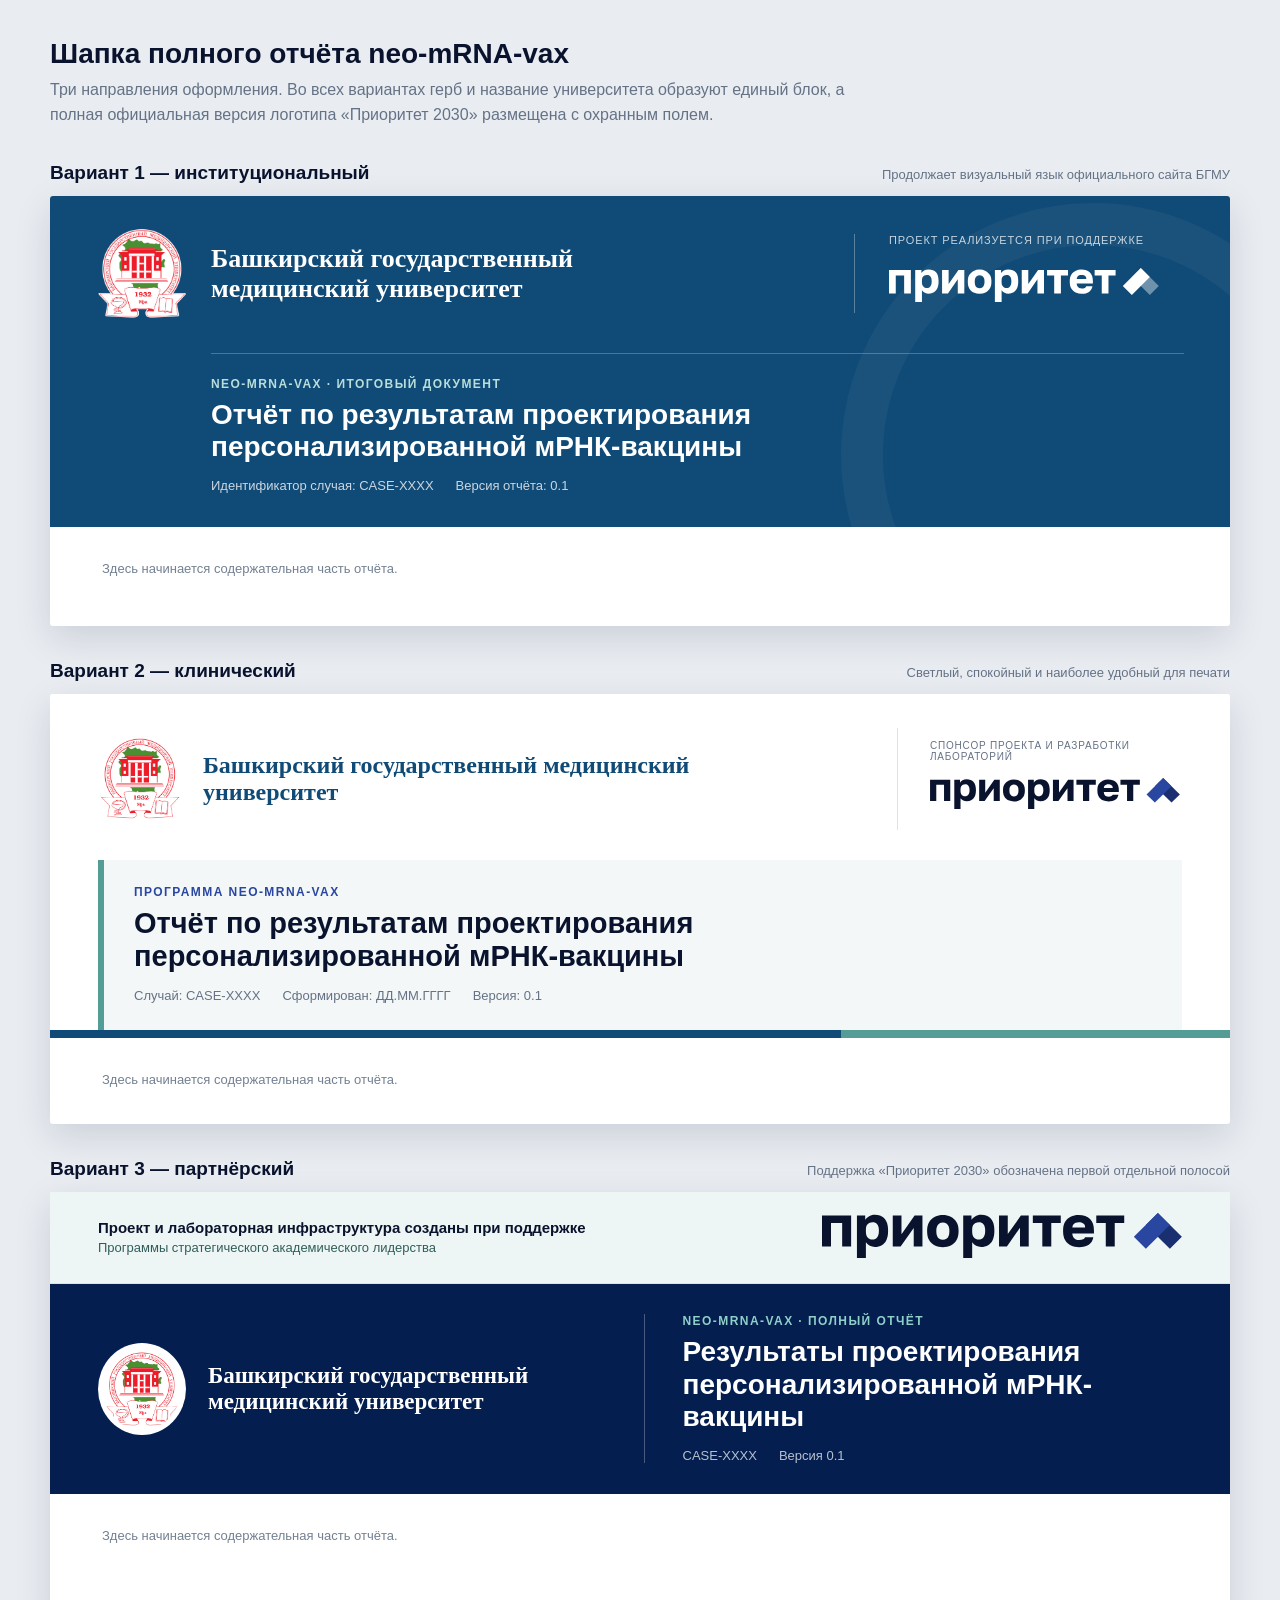
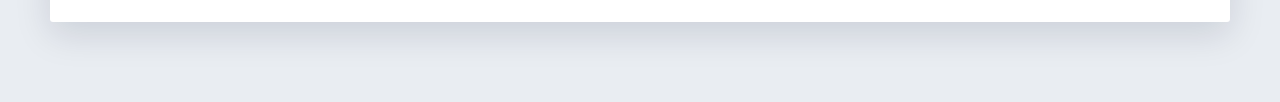
==== design/report/header-variants/index.html @ 30425710 "Add three branded report header concepts" ====
<!doctype html>
<html lang="ru">
<head>
  <meta charset="utf-8">
  <meta name="viewport" content="width=device-width, initial-scale=1">
  <title>Варианты шапки отчёта neo-mRNA-vax</title>
  <style>
    :root {
      --priority-ink: #0a132d;
      --priority-blue: #2947a0;
      --priority-blue-secondary: #192f70;
      --priority-navy: #031e4f;
      --priority-green: #539d96;
      --bgmu-blue: #104a76;
      --paper: #ffffff;
      --canvas: #e9edf2;
      --muted: #657285;
      --line: #dce3ea;
    }

    * { box-sizing: border-box; }

    body {
      margin: 0;
      background: var(--canvas);
      color: var(--priority-ink);
      font-family: Arial, Helvetica, sans-serif;
    }

    .comparison {
      width: min(1180px, calc(100% - 40px));
      margin: 38px auto 80px;
    }

    .comparison-intro { margin-bottom: 30px; }
    .comparison-intro h1 { margin: 0 0 8px; font-size: 28px; }
    .comparison-intro p { max-width: 820px; margin: 0; color: var(--muted); line-height: 1.55; }

    .variant-label {
      display: flex;
      align-items: baseline;
      justify-content: space-between;
      gap: 20px;
      margin: 34px 0 12px;
    }

    .variant-label h2 { margin: 0; font-size: 19px; }
    .variant-label p { margin: 0; color: var(--muted); font-size: 13px; }

    .report-sheet {
      min-height: 430px;
      overflow: hidden;
      background: var(--paper);
      border-radius: 3px;
      box-shadow: 0 12px 36px rgba(10, 19, 45, 0.13);
    }

    .report-context {
      padding: 34px 52px;
      color: #738092;
      font-size: 13px;
    }

    .university-lockup {
      display: flex;
      align-items: center;
      min-width: 0;
    }

    .university-logo {
      display: block;
      flex: 0 0 auto;
      object-fit: contain;
    }

    .university-name {
      margin: 0;
      font-family: Georgia, "Times New Roman", serif;
      font-weight: 700;
      line-height: 1.12;
    }

    .priority-logo {
      display: block;
      object-fit: contain;
    }

    .eyebrow {
      margin: 0 0 8px;
      font-size: 12px;
      font-weight: 700;
      letter-spacing: 0.12em;
      text-transform: uppercase;
    }

    .report-title { margin: 0; line-height: 1.16; }

    .report-meta {
      display: flex;
      flex-wrap: wrap;
      gap: 8px 22px;
      margin-top: 14px;
      font-size: 13px;
    }

    /* Вариант 1: единая институциональная синяя панель. */
    .header-one {
      position: relative;
      min-height: 292px;
      padding: 30px 46px 34px;
      overflow: hidden;
      background: var(--bgmu-blue);
      color: #fff;
    }

    .header-one::after {
      position: absolute;
      right: -115px;
      bottom: -180px;
      width: 420px;
      height: 420px;
      border: 42px solid rgba(255, 255, 255, 0.045);
      border-radius: 50%;
      content: "";
    }

    .header-one .topline {
      position: relative;
      z-index: 1;
      display: grid;
      grid-template-columns: minmax(0, 1fr) 330px;
      align-items: center;
      gap: 52px;
    }

    .header-one .university-logo { width: 92px; height: 96px; margin-right: 23px; }
    .header-one .university-name { max-width: 520px; font-size: 26px; }
    .header-one .sponsor { padding-left: 34px; border-left: 1px solid rgba(255,255,255,.3); }
    .header-one .sponsor-label { margin: 0 0 13px; color: rgba(255,255,255,.76); font-size: 11px; letter-spacing: .08em; text-transform: uppercase; }
    .header-one .priority-logo { width: 270px; height: 54px; }
    .header-one .title-block { position: relative; z-index: 1; margin: 31px 0 0 115px; padding-top: 23px; border-top: 1px solid rgba(255,255,255,.24); }
    .header-one .eyebrow { color: #b9deda; }
    .header-one .report-title { max-width: 800px; font-size: 28px; font-weight: 600; }
    .header-one .report-meta { color: rgba(255,255,255,.78); }

    /* Вариант 2: светлый клинический документ. */
    .header-two { padding: 34px 48px 0; background: #fff; }
    .header-two .identity-row { display: grid; grid-template-columns: minmax(0, 1fr) 285px; align-items: center; gap: 48px; }
    .header-two .university-logo { width: 84px; height: 88px; margin-right: 21px; }
    .header-two .university-name { max-width: 500px; color: var(--bgmu-blue); font-size: 24px; }
    .header-two .sponsor { justify-self: end; padding: 12px 0 12px 32px; border-left: 1px solid var(--line); }
    .header-two .sponsor-label { margin: 0 0 10px; color: var(--muted); font-size: 10px; letter-spacing: .08em; text-transform: uppercase; }
    .header-two .priority-logo { width: 250px; height: 46px; }
    .header-two .title-panel { margin-top: 30px; padding: 25px 30px 27px; border-left: 6px solid var(--priority-green); background: #f3f7f8; }
    .header-two .eyebrow { color: var(--priority-blue); }
    .header-two .report-title { max-width: 850px; font-size: 29px; }
    .header-two .report-meta { color: var(--muted); }
    .header-two .rule { height: 8px; margin: 0 -48px; background: linear-gradient(90deg, var(--bgmu-blue) 0 67%, var(--priority-green) 67% 100%); }

    /* Вариант 3: спонсорская полоса имеет отдельный верхний приоритет. */
    .header-three .sponsor-band {
      display: grid;
      grid-template-columns: minmax(0, 1fr) 420px;
      align-items: center;
      min-height: 92px;
      padding: 18px 48px;
      border-bottom: 1px solid #d9e5e4;
      background: #eef6f5;
    }

    .header-three .sponsor-copy { color: #315e5a; font-size: 13px; line-height: 1.45; }
    .header-three .sponsor-copy strong { display: block; color: var(--priority-ink); font-size: 15px; }
    .header-three .priority-logo { justify-self: end; width: 360px; height: 55px; }
    .header-three .institution-band { display: grid; grid-template-columns: minmax(0, 1fr) 1.1fr; align-items: center; gap: 56px; min-height: 210px; padding: 30px 48px; background: var(--priority-navy); color: #fff; }
    .header-three .university-logo { width: 88px; height: 92px; margin-right: 22px; padding: 5px; border-radius: 50%; background: #fff; }
    .header-three .university-name { max-width: 455px; font-size: 23px; }
    .header-three .title-block { padding-left: 38px; border-left: 1px solid rgba(255,255,255,.28); }
    .header-three .eyebrow { color: #8fd0c9; }
    .header-three .report-title { font-size: 28px; font-weight: 600; }
    .header-three .report-meta { color: rgba(255,255,255,.72); }

    @media (max-width: 820px) {
      .comparison { width: min(100% - 20px, 680px); margin-top: 20px; }
      .header-one .topline,
      .header-two .identity-row,
      .header-three .sponsor-band,
      .header-three .institution-band { grid-template-columns: 1fr; gap: 25px; }
      .header-one .sponsor,
      .header-two .sponsor,
      .header-three .title-block { justify-self: stretch; padding-left: 0; border-left: 0; }
      .header-one .title-block { margin-left: 0; }
      .header-three .priority-logo { justify-self: start; width: min(100%, 360px); }
      .report-context { padding: 28px; }
    }

    @media print {
      body { background: #fff; }
      .comparison { width: 100%; margin: 0; }
      .comparison-intro { display: none; }
      .variant-label { margin: 12mm 10mm 5mm; }
      .report-sheet { min-height: 0; border: 1px solid var(--line); box-shadow: none; break-after: page; }
      .report-context { min-height: 70mm; }
    }
  </style>
</head>
<body>
  <main class="comparison">
    <section class="comparison-intro">
      <h1>Шапка полного отчёта neo-mRNA-vax</h1>
      <p>Три направления оформления. Во всех вариантах герб и название университета образуют единый блок, а полная официальная версия логотипа «Приоритет 2030» размещена с охранным полем.</p>
    </section>

    <div class="variant-label">
      <h2>Вариант 1 — институциональный</h2>
      <p>Продолжает визуальный язык официального сайта БГМУ</p>
    </div>
    <article class="report-sheet">
      <header class="header-one">
        <div class="topline">
          <div class="university-lockup">
            <img class="university-logo" src="../../../assets/report/branding/bgmu-emblem.png" alt="Герб БГМУ">
            <p class="university-name">Башкирский государственный медицинский университет</p>
          </div>
          <div class="sponsor">
            <p class="sponsor-label">Проект реализуется при поддержке</p>
            <img class="priority-logo" src="../../../assets/report/branding/priority-2030-white.svg" alt="Приоритет 2030">
          </div>
        </div>
        <div class="title-block">
          <p class="eyebrow">neo-mRNA-vax · итоговый документ</p>
          <h3 class="report-title">Отчёт по результатам проектирования персонализированной мРНК-вакцины</h3>
          <div class="report-meta"><span>Идентификатор случая: CASE-XXXX</span><span>Версия отчёта: 0.1</span></div>
        </div>
      </header>
      <div class="report-context">Здесь начинается содержательная часть отчёта.</div>
    </article>

    <div class="variant-label">
      <h2>Вариант 2 — клинический</h2>
      <p>Светлый, спокойный и наиболее удобный для печати</p>
    </div>
    <article class="report-sheet">
      <header class="header-two">
        <div class="identity-row">
          <div class="university-lockup">
            <img class="university-logo" src="../../../assets/report/branding/bgmu-emblem.png" alt="Герб БГМУ">
            <p class="university-name">Башкирский государственный медицинский университет</p>
          </div>
          <div class="sponsor">
            <p class="sponsor-label">Спонсор проекта и разработки лабораторий</p>
            <img class="priority-logo" src="../../../assets/report/branding/priority-2030-color.svg" alt="Приоритет 2030">
          </div>
        </div>
        <div class="title-panel">
          <p class="eyebrow">Программа neo-mRNA-vax</p>
          <h3 class="report-title">Отчёт по результатам проектирования персонализированной мРНК-вакцины</h3>
          <div class="report-meta"><span>Случай: CASE-XXXX</span><span>Сформирован: ДД.ММ.ГГГГ</span><span>Версия: 0.1</span></div>
        </div>
        <div class="rule"></div>
      </header>
      <div class="report-context">Здесь начинается содержательная часть отчёта.</div>
    </article>

    <div class="variant-label">
      <h2>Вариант 3 — партнёрский</h2>
      <p>Поддержка «Приоритет 2030» обозначена первой отдельной полосой</p>
    </div>
    <article class="report-sheet">
      <header class="header-three">
        <div class="sponsor-band">
          <div class="sponsor-copy">
            <strong>Проект и лабораторная инфраструктура созданы при поддержке</strong>
            Программы стратегического академического лидерства
          </div>
          <img class="priority-logo" src="../../../assets/report/branding/priority-2030-color.svg" alt="Приоритет 2030">
        </div>
        <div class="institution-band">
          <div class="university-lockup">
            <img class="university-logo" src="../../../assets/report/branding/bgmu-emblem.png" alt="Герб БГМУ">
            <p class="university-name">Башкирский государственный медицинский университет</p>
          </div>
          <div class="title-block">
            <p class="eyebrow">neo-mRNA-vax · полный отчёт</p>
            <h3 class="report-title">Результаты проектирования персонализированной мРНК-вакцины</h3>
            <div class="report-meta"><span>CASE-XXXX</span><span>Версия 0.1</span></div>
          </div>
        </div>
      </header>
      <div class="report-context">Здесь начинается содержательная часть отчёта.</div>
    </article>
  </main>
</body>
</html>
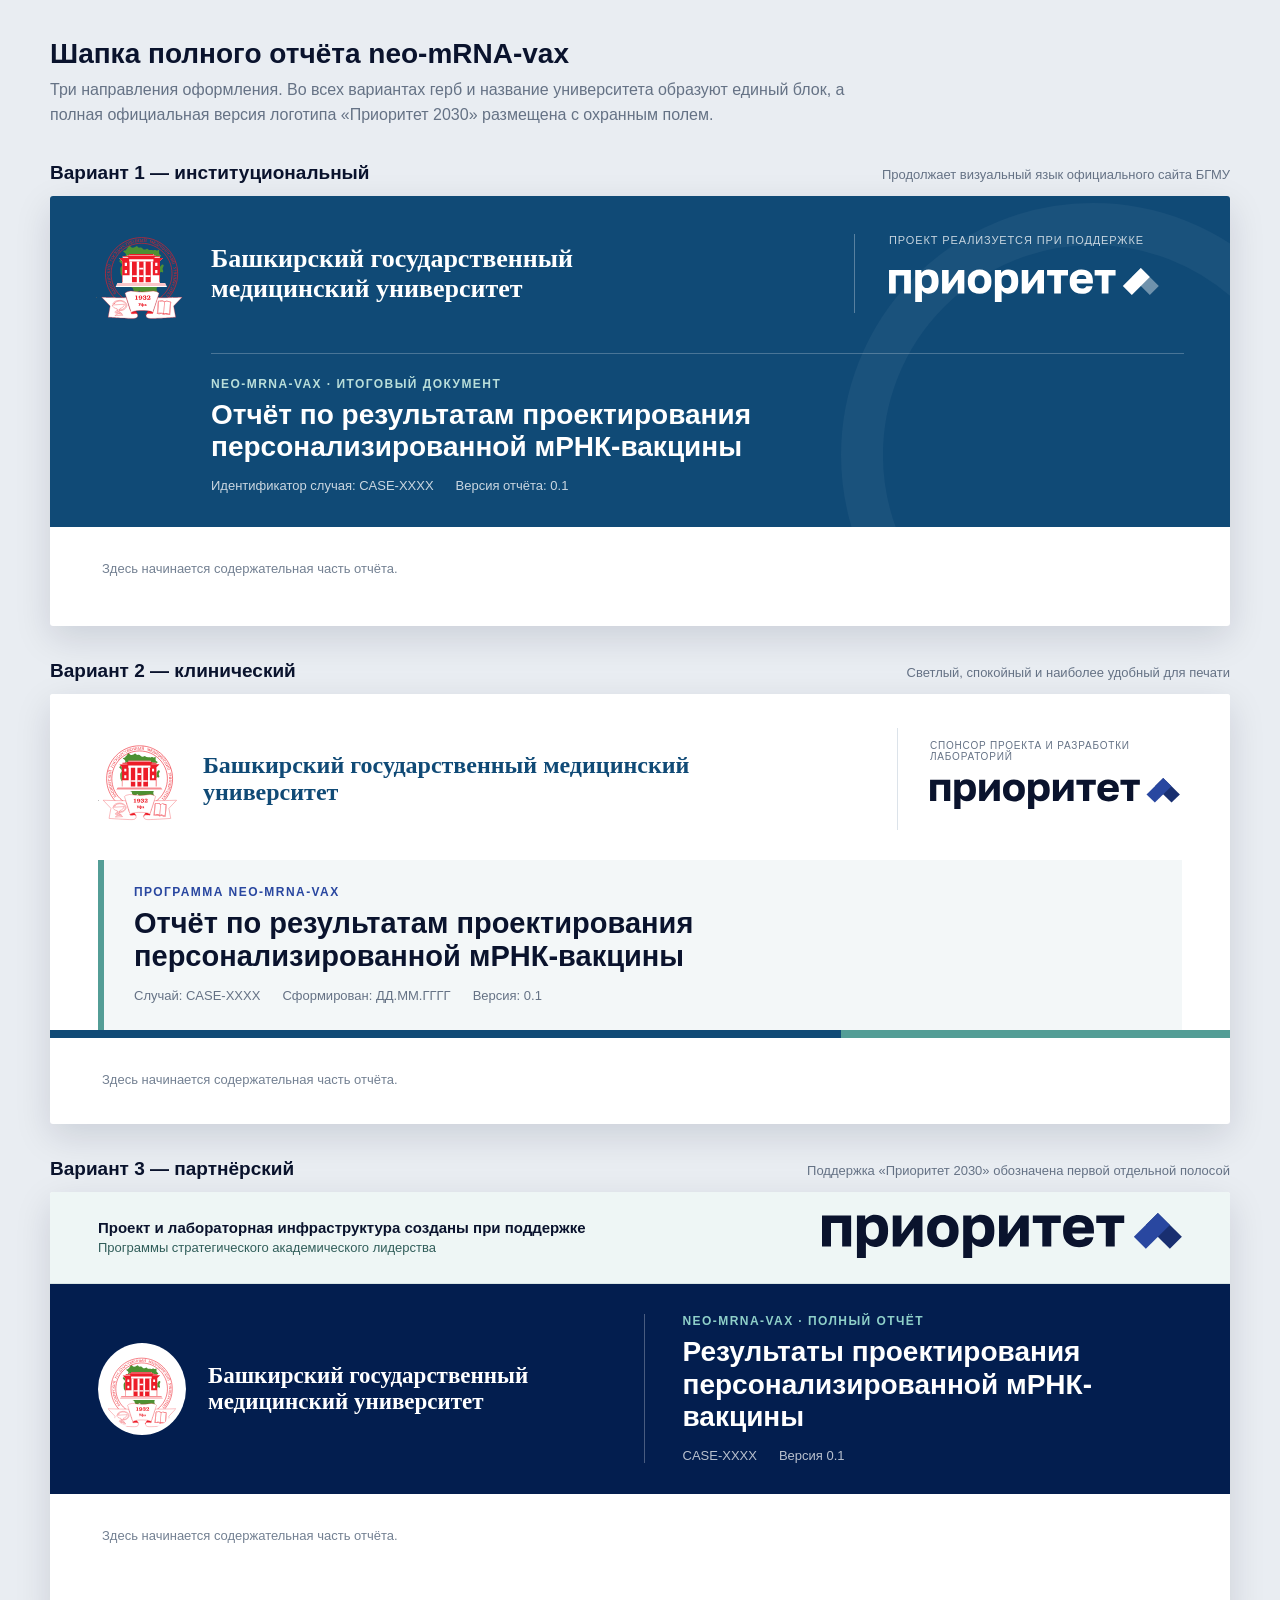
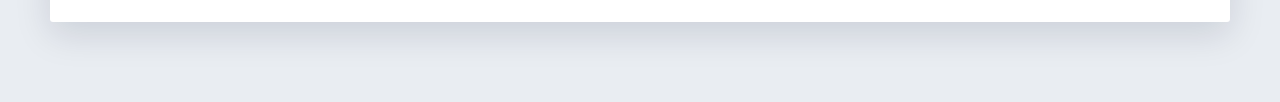
==== commit 83c8ca4d: "Develop selected report layout and closing page" ====
--- a/design/report/header-variants/index.html
+++ b/design/report/header-variants/index.html
@@ -218,7 +218,7 @@
       <header class="header-one">
         <div class="topline">
           <div class="university-lockup">
-            <img class="university-logo" src="../../../assets/report/branding/bgmu-emblem.png" alt="Герб БГМУ">
+            <img class="university-logo" src="../../../assets/report/branding/bgmu-emblem.svg" alt="Герб БГМУ">
             <p class="university-name">Башкирский государственный медицинский университет</p>
           </div>
           <div class="sponsor">
@@ -243,7 +243,7 @@
       <header class="header-two">
         <div class="identity-row">
           <div class="university-lockup">
-            <img class="university-logo" src="../../../assets/report/branding/bgmu-emblem.png" alt="Герб БГМУ">
+            <img class="university-logo" src="../../../assets/report/branding/bgmu-emblem.svg" alt="Герб БГМУ">
             <p class="university-name">Башкирский государственный медицинский университет</p>
           </div>
           <div class="sponsor">
@@ -276,7 +276,7 @@
         </div>
         <div class="institution-band">
           <div class="university-lockup">
-            <img class="university-logo" src="../../../assets/report/branding/bgmu-emblem.png" alt="Герб БГМУ">
+            <img class="university-logo" src="../../../assets/report/branding/bgmu-emblem.svg" alt="Герб БГМУ">
             <p class="university-name">Башкирский государственный медицинский университет</p>
           </div>
           <div class="title-block">
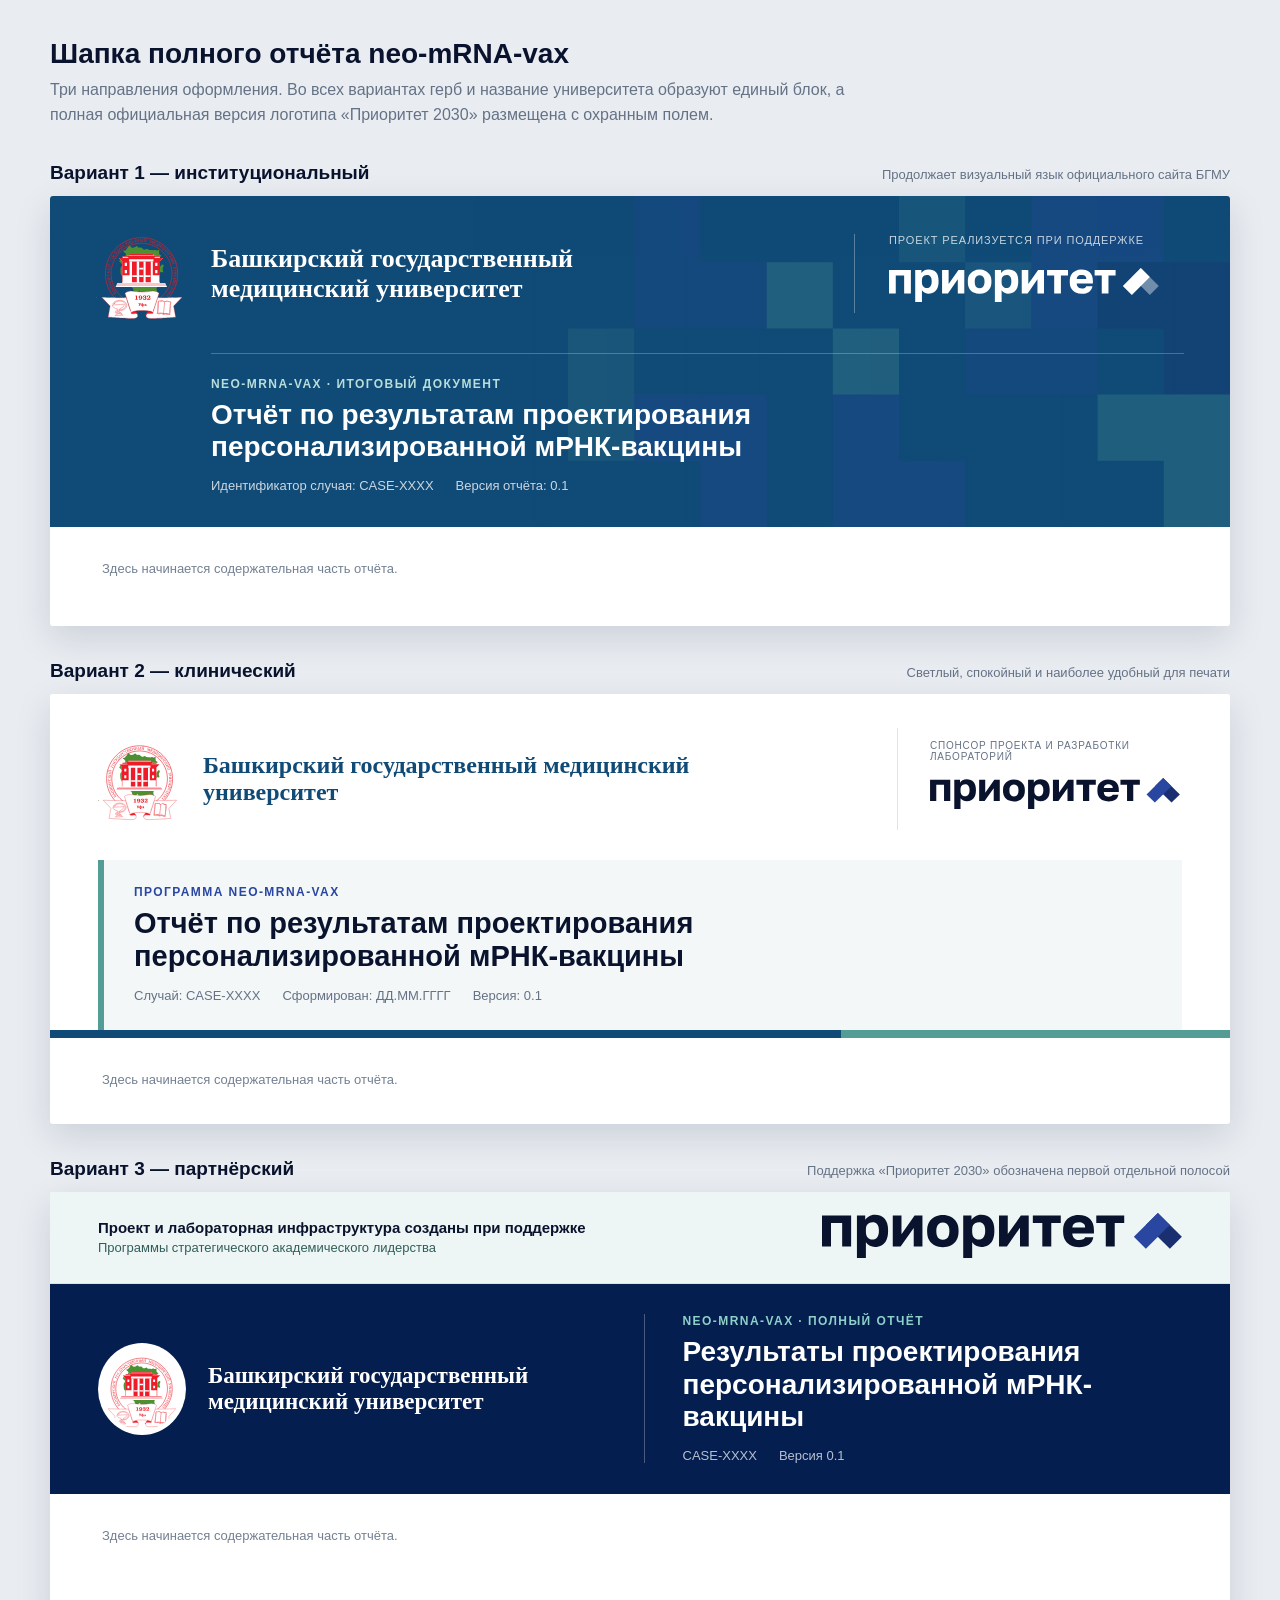
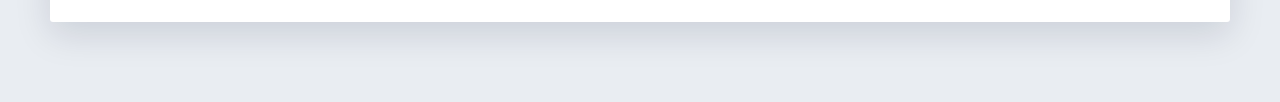
==== commit c3cd3bb1: "Add Priority brand pattern to report covers" ====
--- a/design/report/header-variants/index.html
+++ b/design/report/header-variants/index.html
@@ -115,13 +115,12 @@
 
     .header-one::after {
       position: absolute;
-      right: -115px;
-      bottom: -180px;
-      width: 420px;
-      height: 420px;
-      border: 42px solid rgba(255, 255, 255, 0.045);
-      border-radius: 50%;
+      inset: 0 0 0 auto;
+      width: 64%;
+      background: linear-gradient(90deg, transparent, rgba(16,74,118,.08)), url("../../../assets/report/branding/priority-pattern.svg") right center / auto 100% no-repeat;
+      opacity: .28;
       content: "";
+      pointer-events: none;
     }
 
     .header-one .topline {
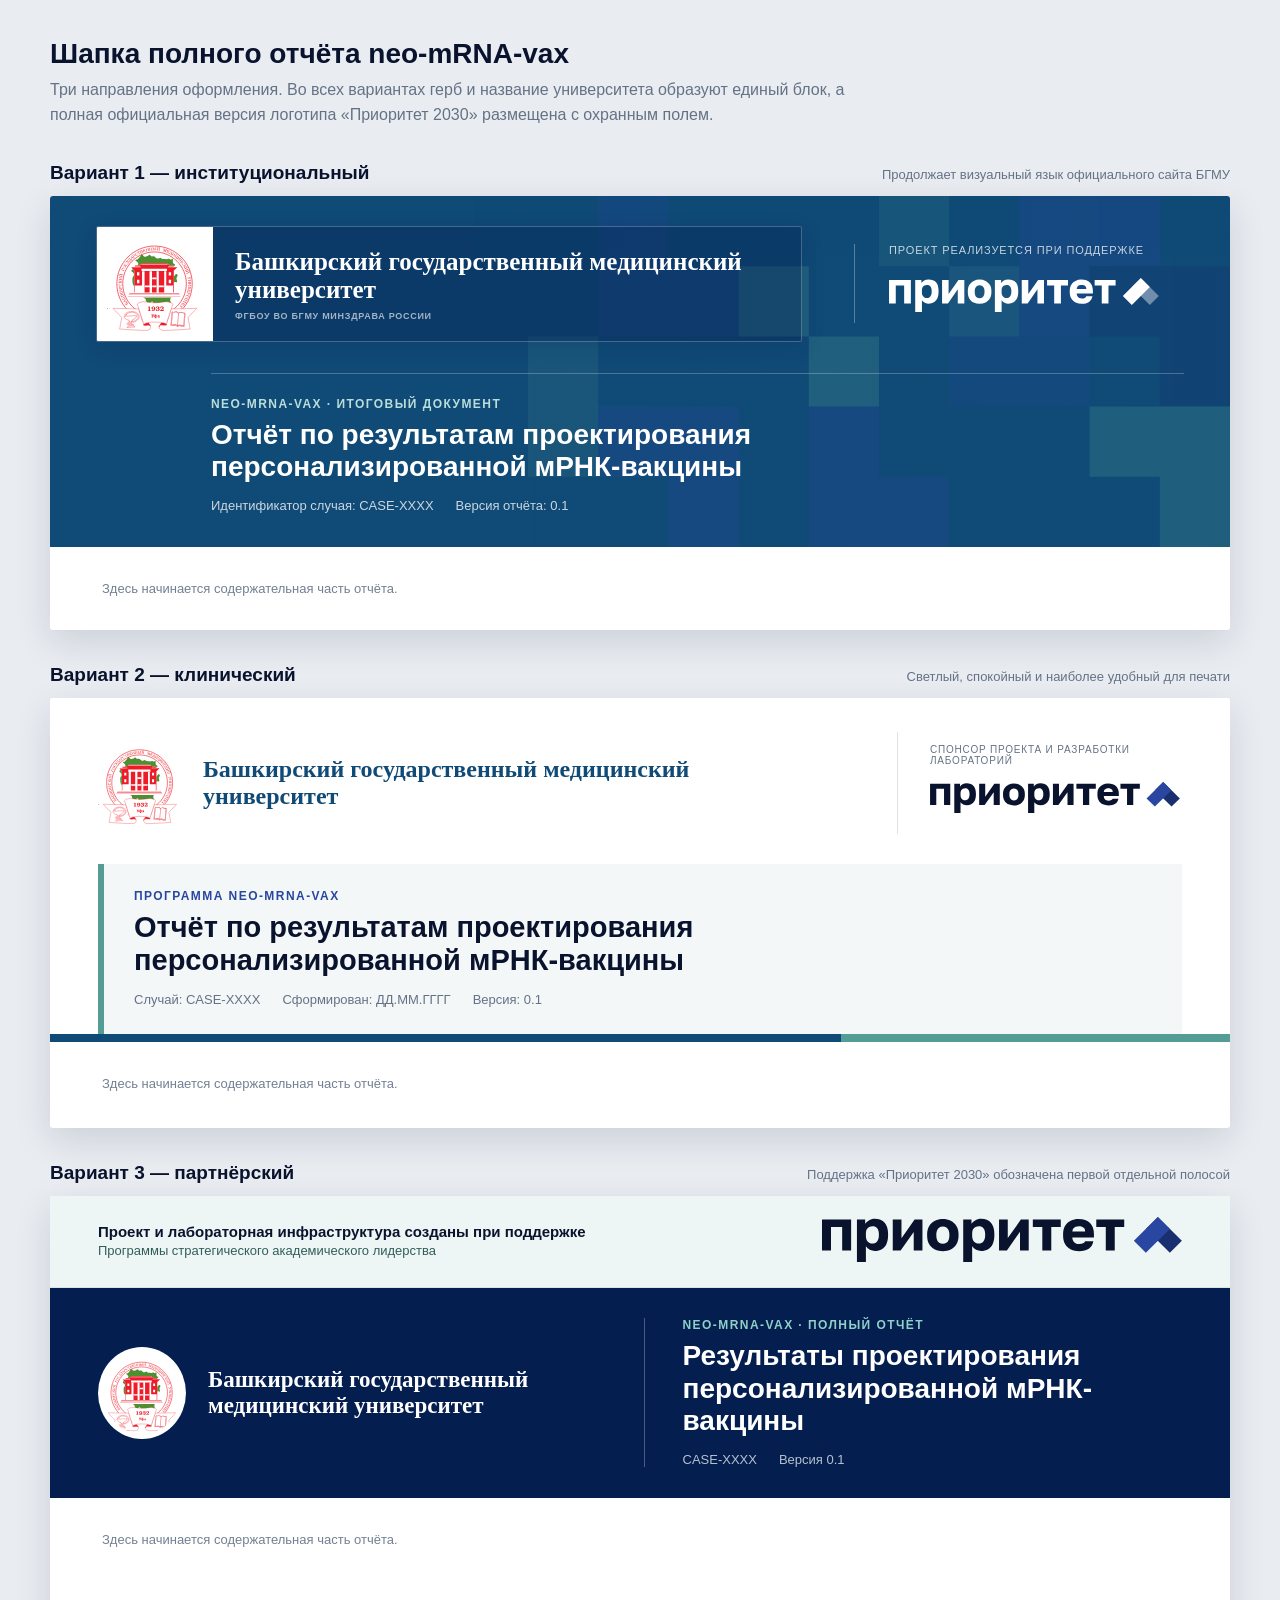
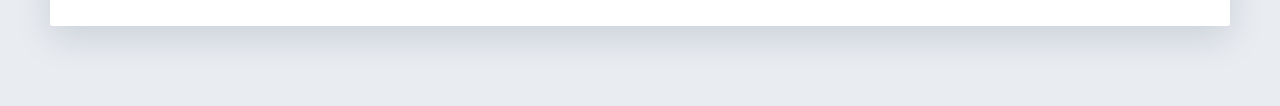
==== commit 7f31c56b: "Refine university identity lockup in report design" ====
--- a/design/report/header-variants/index.html
+++ b/design/report/header-variants/index.html
@@ -73,6 +73,10 @@
       object-fit: contain;
     }
 
+    .university-emblem-frame { display: flex; align-items: center; justify-content: center; background: #fff; }
+    .university-identity { display: flex; flex-direction: column; justify-content: center; min-width: 0; }
+    .university-subtitle { margin: 7px 0 0; font-size: 9px; font-weight: 700; letter-spacing: .08em; text-transform: uppercase; }
+
     .university-name {
       margin: 0;
       font-family: Georgia, "Times New Roman", serif;
@@ -132,8 +136,12 @@
       gap: 52px;
     }
 
-    .header-one .university-logo { width: 92px; height: 96px; margin-right: 23px; }
-    .header-one .university-name { max-width: 520px; font-size: 26px; }
+    .header-one .university-lockup { display: grid; grid-template-columns: 116px minmax(0,1fr); align-items: stretch; min-height: 116px; overflow: hidden; border: 1px solid rgba(255,255,255,.24); border-radius: 2px; background: rgba(3,30,79,.34); box-shadow: 0 6px 22px rgba(3,30,79,.16); }
+    .header-one .university-emblem-frame { min-height: 114px; padding: 9px; }
+    .header-one .university-logo { width: 96px; height: 96px; margin: 0; }
+    .header-one .university-identity { padding: 13px 22px 12px; }
+    .header-one .university-name { max-width: 520px; font-size: 25px; }
+    .header-one .university-subtitle { color: rgba(255,255,255,.62); }
     .header-one .sponsor { padding-left: 34px; border-left: 1px solid rgba(255,255,255,.3); }
     .header-one .sponsor-label { margin: 0 0 13px; color: rgba(255,255,255,.76); font-size: 11px; letter-spacing: .08em; text-transform: uppercase; }
     .header-one .priority-logo { width: 270px; height: 54px; }
@@ -188,6 +196,11 @@
       .header-two .sponsor,
       .header-three .title-block { justify-self: stretch; padding-left: 0; border-left: 0; }
       .header-one .title-block { margin-left: 0; }
+      .header-one .university-lockup { grid-template-columns: 98px minmax(0,1fr); min-height: 100px; }
+      .header-one .university-emblem-frame { min-height: 98px; padding: 8px; }
+      .header-one .university-logo { width: 82px; height: 82px; }
+      .header-one .university-identity { padding: 11px 15px; }
+      .header-one .university-name { font-size: 20px; }
       .header-three .priority-logo { justify-self: start; width: min(100%, 360px); }
       .report-context { padding: 28px; }
     }
@@ -217,8 +230,8 @@
       <header class="header-one">
         <div class="topline">
           <div class="university-lockup">
-            <img class="university-logo" src="../../../assets/report/branding/bgmu-emblem.svg" alt="Герб БГМУ">
-            <p class="university-name">Башкирский государственный медицинский университет</p>
+            <div class="university-emblem-frame"><img class="university-logo" src="../../../assets/report/branding/bgmu-emblem.svg" alt="Герб БГМУ"></div>
+            <div class="university-identity"><p class="university-name">Башкирский государственный медицинский университет</p><p class="university-subtitle">ФГБОУ ВО БГМУ Минздрава России</p></div>
           </div>
           <div class="sponsor">
             <p class="sponsor-label">Проект реализуется при поддержке</p>
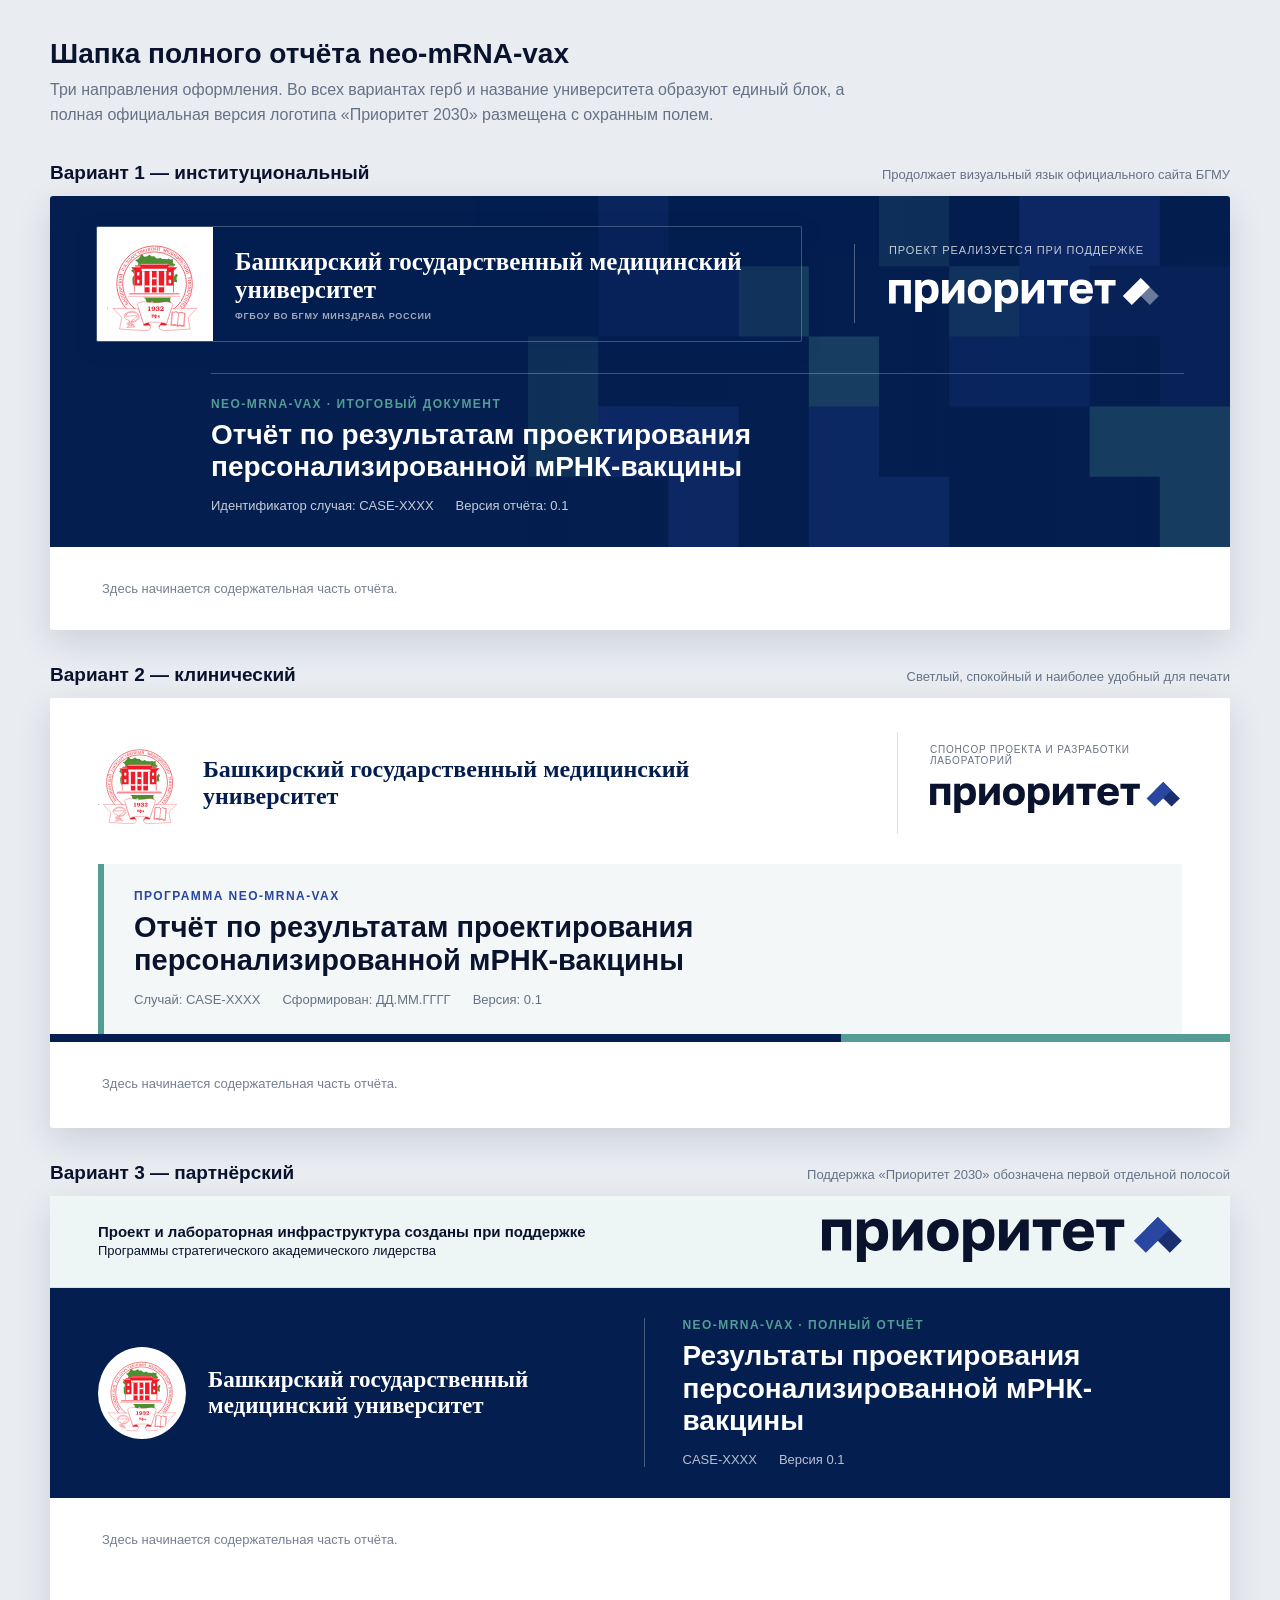
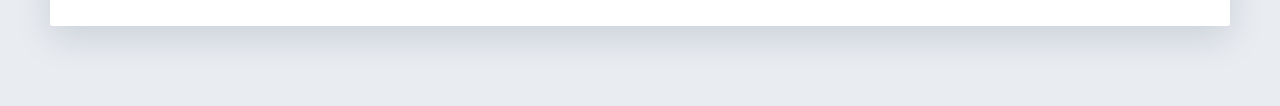
==== commit a8f071af: "Align report design with approved brand palette" ====
--- a/design/report/header-variants/index.html
+++ b/design/report/header-variants/index.html
@@ -11,7 +11,7 @@
       --priority-blue-secondary: #192f70;
       --priority-navy: #031e4f;
       --priority-green: #539d96;
-      --bgmu-blue: #104a76;
+      --brand-navy: #031e4f;
       --paper: #ffffff;
       --canvas: #e9edf2;
       --muted: #657285;
@@ -113,7 +113,7 @@
       min-height: 292px;
       padding: 30px 46px 34px;
       overflow: hidden;
-      background: var(--bgmu-blue);
+      background: var(--brand-navy);
       color: #fff;
     }
 
@@ -121,7 +121,7 @@
       position: absolute;
       inset: 0 0 0 auto;
       width: 64%;
-      background: linear-gradient(90deg, transparent, rgba(16,74,118,.08)), url("../../../assets/report/branding/priority-pattern.svg") right center / auto 100% no-repeat;
+      background: linear-gradient(90deg, transparent, rgba(3,30,79,.08)), url("../../../assets/report/branding/priority-pattern.svg") right center / auto 100% no-repeat;
       opacity: .28;
       content: "";
       pointer-events: none;
@@ -146,7 +146,7 @@
     .header-one .sponsor-label { margin: 0 0 13px; color: rgba(255,255,255,.76); font-size: 11px; letter-spacing: .08em; text-transform: uppercase; }
     .header-one .priority-logo { width: 270px; height: 54px; }
     .header-one .title-block { position: relative; z-index: 1; margin: 31px 0 0 115px; padding-top: 23px; border-top: 1px solid rgba(255,255,255,.24); }
-    .header-one .eyebrow { color: #b9deda; }
+    .header-one .eyebrow { color: var(--priority-green); }
     .header-one .report-title { max-width: 800px; font-size: 28px; font-weight: 600; }
     .header-one .report-meta { color: rgba(255,255,255,.78); }
 
@@ -154,7 +154,7 @@
     .header-two { padding: 34px 48px 0; background: #fff; }
     .header-two .identity-row { display: grid; grid-template-columns: minmax(0, 1fr) 285px; align-items: center; gap: 48px; }
     .header-two .university-logo { width: 84px; height: 88px; margin-right: 21px; }
-    .header-two .university-name { max-width: 500px; color: var(--bgmu-blue); font-size: 24px; }
+    .header-two .university-name { max-width: 500px; color: var(--brand-navy); font-size: 24px; }
     .header-two .sponsor { justify-self: end; padding: 12px 0 12px 32px; border-left: 1px solid var(--line); }
     .header-two .sponsor-label { margin: 0 0 10px; color: var(--muted); font-size: 10px; letter-spacing: .08em; text-transform: uppercase; }
     .header-two .priority-logo { width: 250px; height: 46px; }
@@ -162,7 +162,7 @@
     .header-two .eyebrow { color: var(--priority-blue); }
     .header-two .report-title { max-width: 850px; font-size: 29px; }
     .header-two .report-meta { color: var(--muted); }
-    .header-two .rule { height: 8px; margin: 0 -48px; background: linear-gradient(90deg, var(--bgmu-blue) 0 67%, var(--priority-green) 67% 100%); }
+    .header-two .rule { height: 8px; margin: 0 -48px; background: linear-gradient(90deg, var(--brand-navy) 0 67%, var(--priority-green) 67% 100%); }
 
     /* Вариант 3: спонсорская полоса имеет отдельный верхний приоритет. */
     .header-three .sponsor-band {
@@ -175,14 +175,14 @@
       background: #eef6f5;
     }
 
-    .header-three .sponsor-copy { color: #315e5a; font-size: 13px; line-height: 1.45; }
+    .header-three .sponsor-copy { color: var(--priority-ink); font-size: 13px; line-height: 1.45; }
     .header-three .sponsor-copy strong { display: block; color: var(--priority-ink); font-size: 15px; }
     .header-three .priority-logo { justify-self: end; width: 360px; height: 55px; }
     .header-three .institution-band { display: grid; grid-template-columns: minmax(0, 1fr) 1.1fr; align-items: center; gap: 56px; min-height: 210px; padding: 30px 48px; background: var(--priority-navy); color: #fff; }
     .header-three .university-logo { width: 88px; height: 92px; margin-right: 22px; padding: 5px; border-radius: 50%; background: #fff; }
     .header-three .university-name { max-width: 455px; font-size: 23px; }
     .header-three .title-block { padding-left: 38px; border-left: 1px solid rgba(255,255,255,.28); }
-    .header-three .eyebrow { color: #8fd0c9; }
+    .header-three .eyebrow { color: var(--priority-green); }
     .header-three .report-title { font-size: 28px; font-weight: 600; }
     .header-three .report-meta { color: rgba(255,255,255,.72); }
 
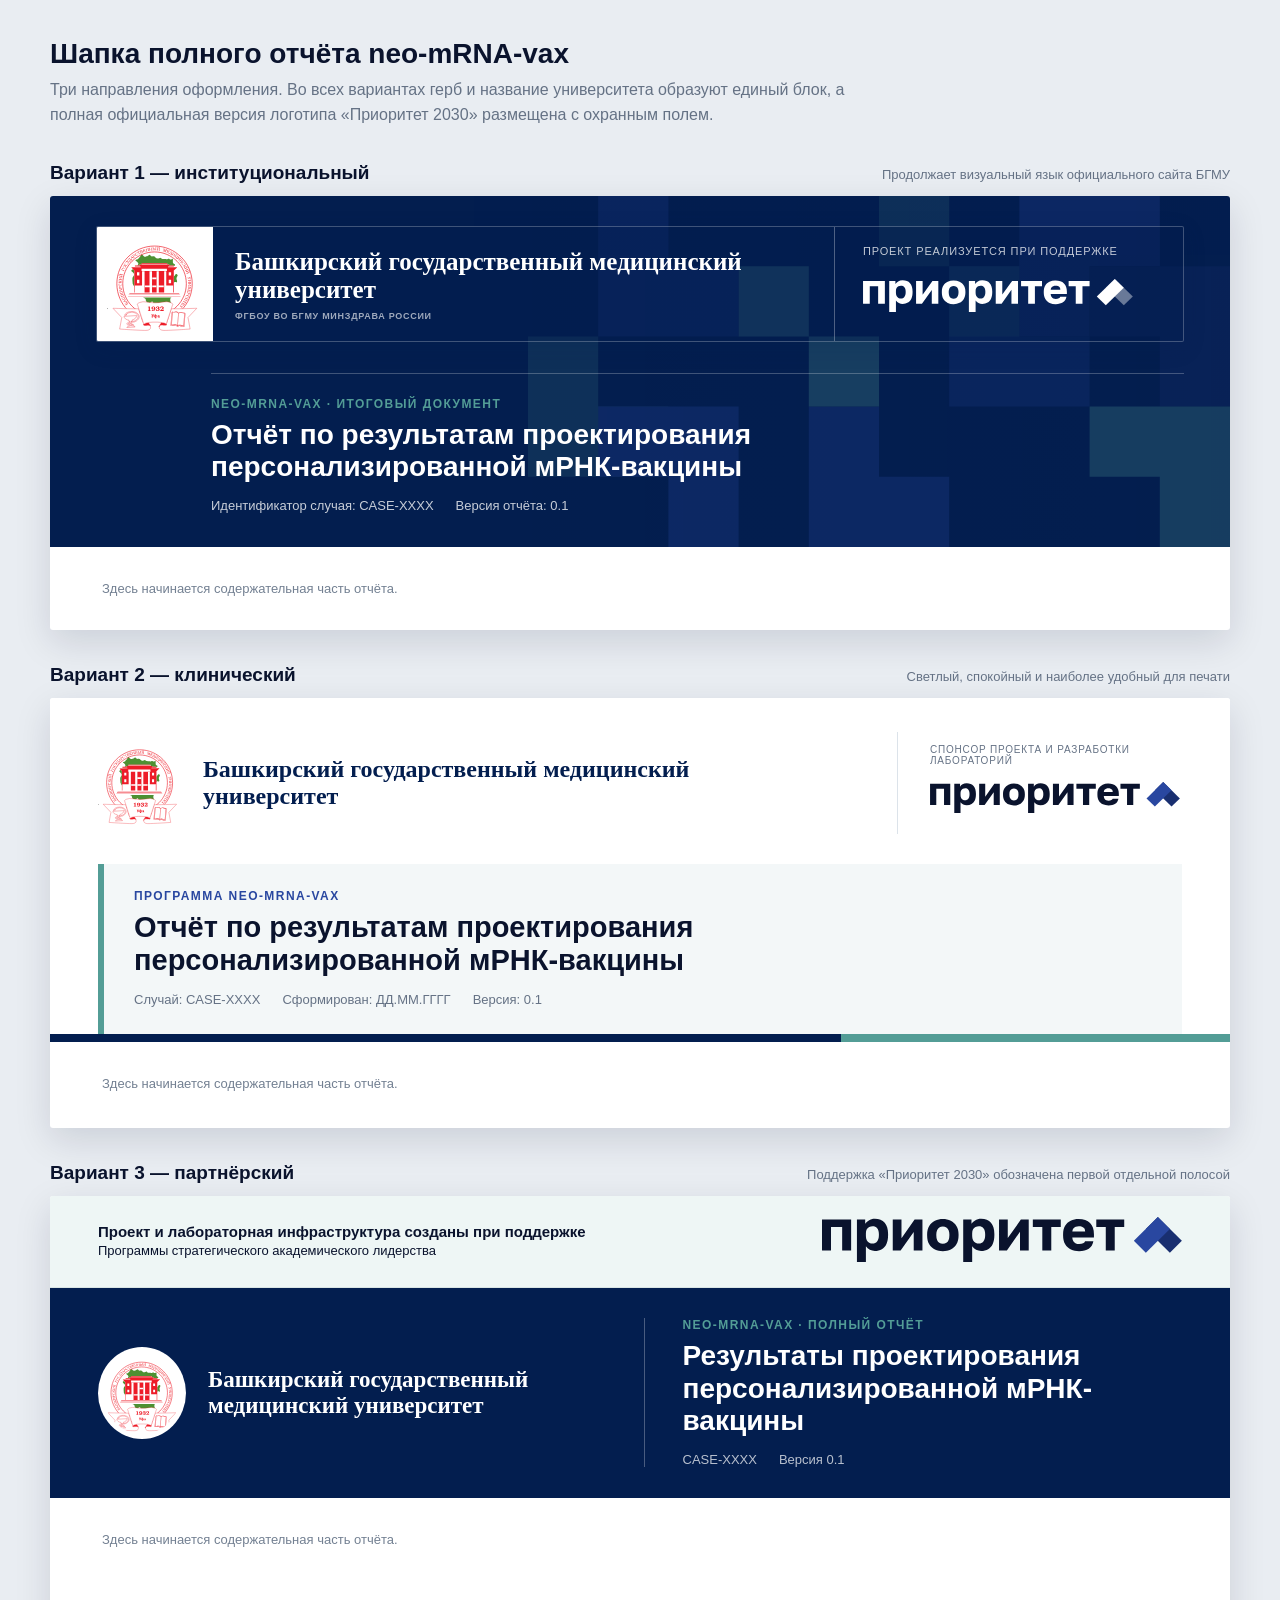
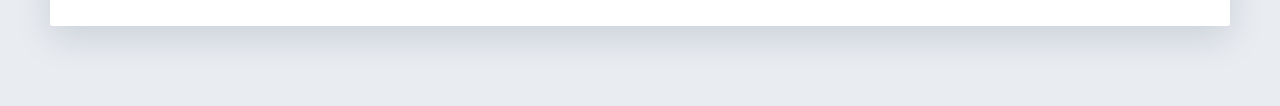
==== commit c061e59f: "Unify university and sponsor identity row" ====
--- a/design/report/header-variants/index.html
+++ b/design/report/header-variants/index.html
@@ -131,18 +131,23 @@
       position: relative;
       z-index: 1;
       display: grid;
-      grid-template-columns: minmax(0, 1fr) 330px;
-      align-items: center;
-      gap: 52px;
-    }
-
-    .header-one .university-lockup { display: grid; grid-template-columns: 116px minmax(0,1fr); align-items: stretch; min-height: 116px; overflow: hidden; border: 1px solid rgba(255,255,255,.24); border-radius: 2px; background: rgba(3,30,79,.34); box-shadow: 0 6px 22px rgba(3,30,79,.16); }
+      grid-template-columns: minmax(0, 1.9fr) minmax(320px, .9fr);
+      align-items: stretch;
+      min-height: 116px;
+      overflow: hidden;
+      border: 1px solid rgba(255,255,255,.24);
+      border-radius: 2px;
+      background: rgba(3,30,79,.34);
+      box-shadow: 0 6px 22px rgba(3,30,79,.16);
+    }
+
+    .header-one .university-lockup { display: grid; grid-template-columns: 116px minmax(0,1fr); align-items: stretch; width: 100%; min-height: 114px; }
     .header-one .university-emblem-frame { min-height: 114px; padding: 9px; }
     .header-one .university-logo { width: 96px; height: 96px; margin: 0; }
     .header-one .university-identity { padding: 13px 22px 12px; }
     .header-one .university-name { max-width: 520px; font-size: 25px; }
     .header-one .university-subtitle { color: rgba(255,255,255,.62); }
-    .header-one .sponsor { padding-left: 34px; border-left: 1px solid rgba(255,255,255,.3); }
+    .header-one .sponsor { display: flex; min-height: 114px; flex-direction: column; justify-content: center; padding: 14px 28px 13px; border-left: 1px solid rgba(255,255,255,.3); background: rgba(3,30,79,.16); }
     .header-one .sponsor-label { margin: 0 0 13px; color: rgba(255,255,255,.76); font-size: 11px; letter-spacing: .08em; text-transform: uppercase; }
     .header-one .priority-logo { width: 270px; height: 54px; }
     .header-one .title-block { position: relative; z-index: 1; margin: 31px 0 0 115px; padding-top: 23px; border-top: 1px solid rgba(255,255,255,.24); }
@@ -192,9 +197,11 @@
       .header-two .identity-row,
       .header-three .sponsor-band,
       .header-three .institution-band { grid-template-columns: 1fr; gap: 25px; }
+      .header-one .topline { gap: 0; }
       .header-one .sponsor,
       .header-two .sponsor,
       .header-three .title-block { justify-self: stretch; padding-left: 0; border-left: 0; }
+      .header-one .sponsor { min-height: 100px; padding: 16px 15px; border-top: 1px solid rgba(255,255,255,.25); border-left: 0; }
       .header-one .title-block { margin-left: 0; }
       .header-one .university-lockup { grid-template-columns: 98px minmax(0,1fr); min-height: 100px; }
       .header-one .university-emblem-frame { min-height: 98px; padding: 8px; }
